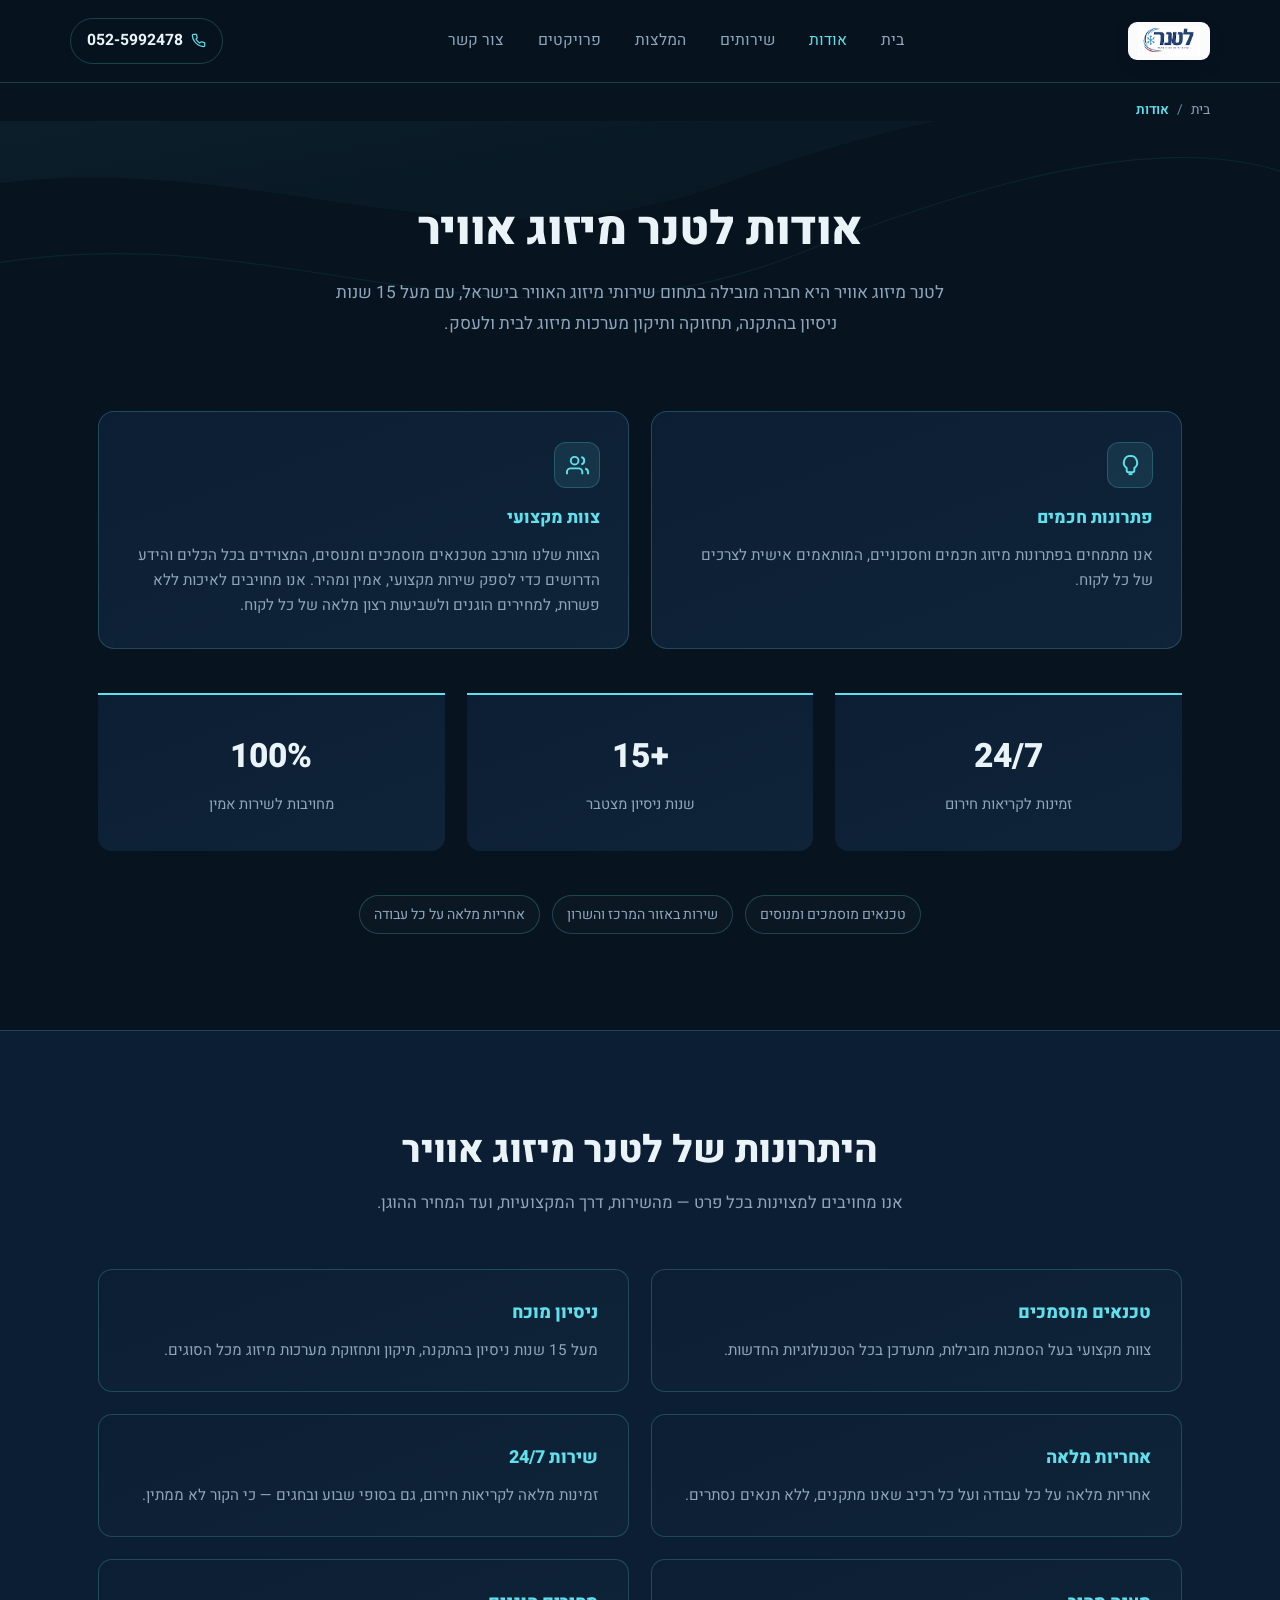
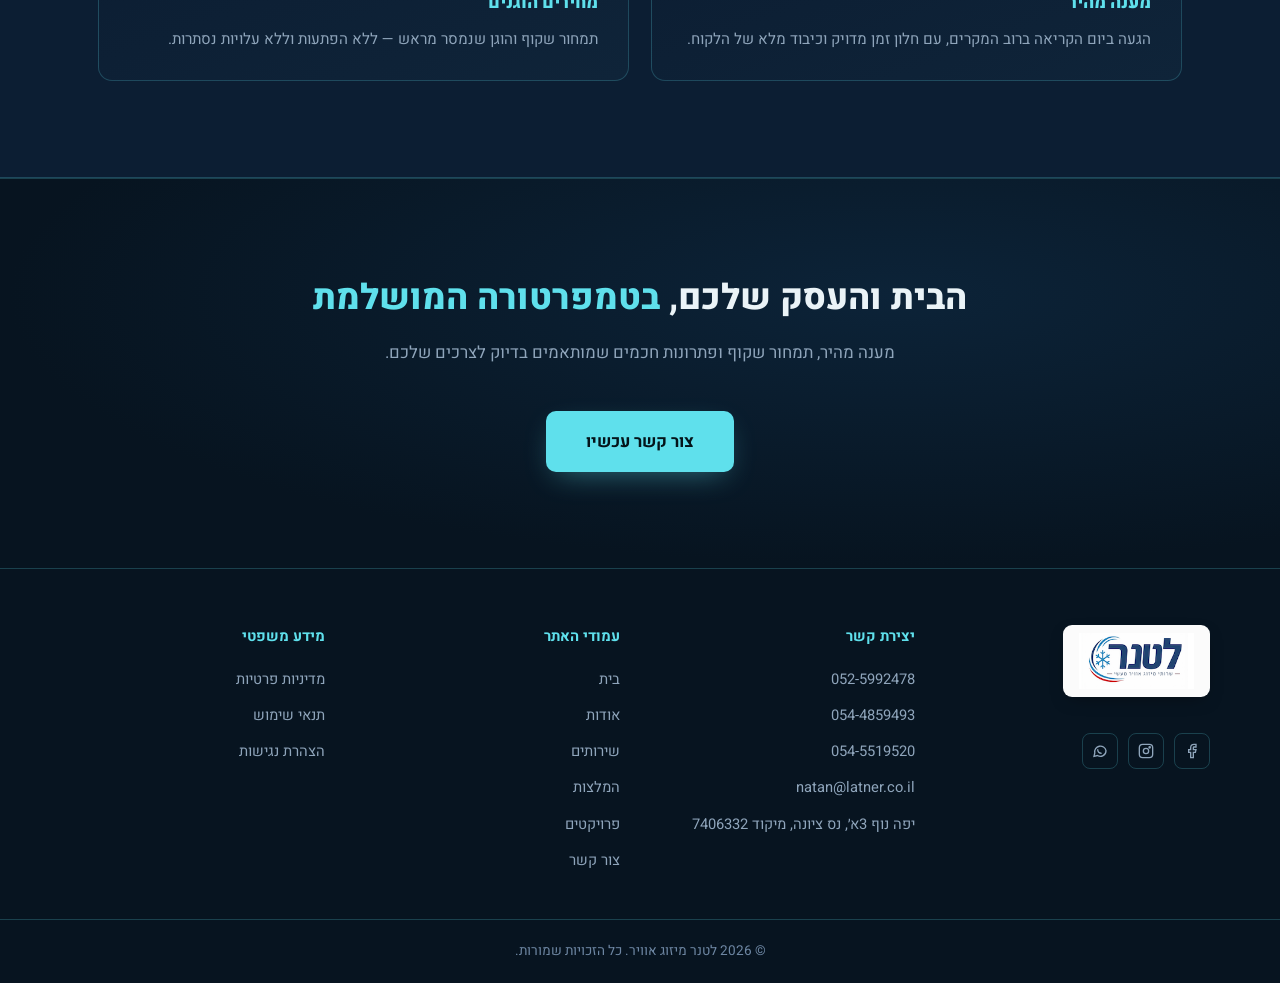
==== about.html @ f53ff37e "העלאה ראשונית" ====
<!DOCTYPE html>
<html lang="he" dir="rtl">
<head>
<meta charset="UTF-8">
<meta name="viewport" content="width=device-width, initial-scale=1.0">
<title>אודות | לטנר מיזוג אוויר</title>

<meta name="description" content="אודות לטנר מיזוג אוויר — מעל 15 שנות ניסיון בהתקנה, תחזוקה ותיקון מערכות מיזוג לבית ולעסק באזור המרכז והשרון.">
<meta name="keywords" content="לטנר, מיזוג אוויר, אודות, ניסיון, טכנאים מוסמכים, נס ציונה, מרכז והשרון">
<meta name="author" content="לטנר מיזוג אוויר">
<meta name="robots" content="index, follow">
<link rel="canonical" href="https://latner.co.il/about.html">

<meta property="og:type" content="website">
<meta property="og:locale" content="he_IL">
<meta property="og:site_name" content="לטנר מיזוג אוויר">
<meta property="og:title" content="אודות | לטנר מיזוג אוויר">
<meta property="og:description" content="מעל 15 שנות ניסיון בהתקנה, תחזוקה ותיקון מערכות מיזוג לבית ולעסק.">
<meta property="og:url" content="https://latner.co.il/about.html">
<meta property="og:image" content="https://latner.co.il/latner-logo-wide.png">

<meta name="twitter:card" content="summary">
<meta name="twitter:title" content="אודות | לטנר מיזוג אוויר">
<meta name="twitter:description" content="מעל 15 שנות ניסיון בהתקנה, תחזוקה ותיקון מערכות מיזוג לבית ולעסק.">
<meta name="twitter:image" content="https://latner.co.il/latner-logo-wide.png">

<meta name="theme-color" content="#071420">

<link rel="preconnect" href="https://fonts.googleapis.com">
<link rel="preconnect" href="https://fonts.gstatic.com" crossorigin>
<link rel="stylesheet" href="https://fonts.googleapis.com/css2?family=Heebo:wght@300;400;500;700;800&display=swap">
<link rel="stylesheet" href="styles.css">
<script type="application/ld+json">
{
  "@context": "https://schema.org",
  "@type": "BreadcrumbList",
  "itemListElement": [
    {"@type": "ListItem", "position": 1, "name": "בית", "item": "https://latner.co.il/index.html"},
    {"@type": "ListItem", "position": 2, "name": "אודות", "item": "https://latner.co.il/about.html"}
  ]
}
</script>
</head>
<body>
<a href="#main-content" class="skip-link">דלג לתוכן הראשי</a>

<header id="top">
  <div class="wrap nav-row">
    <a href="index.html" class="brand">
      <span class="logo-chip"><img src="latner-logo-wide.png" alt="לטנר - שירותי מיזוג אוויר מעשי" width="191" height="93"></span>
    </a>
    <nav class="links" aria-label="ניווט ראשי">
      <a href="index.html">בית</a>
      <a href="about.html" class="active" aria-current="page">אודות</a>
      <a href="services.html">שירותים</a>
      <a href="testimonials.html">המלצות</a>
      <a href="projects.html">פרויקטים</a>
      <a href="contact.html">צור קשר</a>
    </nav>
    <div class="header-right">
      <a href="tel:0525992478" class="nav-phone" aria-label="התקשרו אלינו: 052-5992478">
        <svg viewBox="0 0 24 24" fill="none" stroke="currentColor" stroke-width="2" aria-hidden="true"><path d="M22 16.92v3a2 2 0 0 1-2.18 2 19.79 19.79 0 0 1-8.63-3.07 19.5 19.5 0 0 1-6-6 19.79 19.79 0 0 1-3.07-8.67A2 2 0 0 1 4.11 2h3a2 2 0 0 1 2 1.72c.127.96.361 1.903.7 2.81a2 2 0 0 1-.45 2.11L8.09 9.91a16 16 0 0 0 6 6l1.27-1.27a2 2 0 0 1 2.11-.45c.907.339 1.85.573 2.81.7A2 2 0 0 1 22 16.92z"/></svg>
        <span class="txt">052-5992478</span>
      </a>
      <button type="button" class="menu-toggle" id="menuToggle" aria-label="פתח תפריט" aria-expanded="false" aria-controls="mobileMenu">
        <svg viewBox="0 0 24 24" fill="none" stroke="currentColor" stroke-width="2" stroke-linecap="round" aria-hidden="true"><path d="M4 6h16M4 12h16M4 18h16"/></svg>
      </button>
    </div>
  </div>
  <nav class="mobile-menu" id="mobileMenu" aria-label="ניווט נייד">
      <a href="index.html">בית</a>
      <a href="about.html" class="active" aria-current="page">אודות</a>
      <a href="services.html">שירותים</a>
      <a href="testimonials.html">המלצות</a>
      <a href="projects.html">פרויקטים</a>
      <a href="contact.html">צור קשר</a>
      </nav>
</header>

<main id="main-content">

<div class="wrap breadcrumbs">
  <a href="index.html">בית</a>
  <span class="sep">/</span>
  <span class="current">אודות</span>
</div>

<section class="page-hero">
  <div class="page-hero-bg">
    <svg width="100%" height="100%" viewBox="0 0 1440 500" preserveAspectRatio="xMidYMid slice" xmlns="http://www.w3.org/2000/svg" style="position:absolute;inset:0;opacity:0.5;" aria-hidden="true">
      <defs>
        <linearGradient id="g1" x1="0" y1="0" x2="1" y2="1">
          <stop offset="0" stop-color="#5fe0ec" stop-opacity="0.16"/>
          <stop offset="1" stop-color="#5fe0ec" stop-opacity="0"/>
        </linearGradient>
      </defs>
      <path d="M -100 180 C 250 90, 500 280, 820 160 S 1400 40, 1600 140 L 1600 -100 L -100 -100 Z" fill="url(#g1)"/>
      <g stroke="#5fe0ec" stroke-opacity="0.14" stroke-width="1.2" fill="none">
        <path d="M -50 260 C 300 180, 550 380, 900 240 S 1450 100, 1550 220"/>
      </g>
    </svg>
  </div>
  <div class="wrap page-hero-inner">
    <h1>אודות לטנר מיזוג אוויר</h1>
    <p class="lead">לטנר מיזוג אוויר היא חברה מובילה בתחום שירותי מיזוג האוויר בישראל, עם מעל 15 שנות ניסיון בהתקנה, תחזוקה ותיקון מערכות מיזוג לבית ולעסק.</p>
  </div>
</section>

<section class="pad" style="padding-top:0;">
  <div class="wrap">
    <div class="about-features">
      <div class="about-feature-card">
        <div class="service-icon">
          <svg viewBox="0 0 24 24" fill="none" stroke="currentColor" stroke-width="2" aria-hidden="true"><path d="M12 2a7 7 0 0 0-4 12.7V17a2 2 0 0 0 2 2h4a2 2 0 0 0 2-2v-2.3A7 7 0 0 0 12 2z"/><path d="M10 21h4"/></svg>
        </div>
        <h4>פתרונות חכמים</h4>
        <p>אנו מתמחים בפתרונות מיזוג חכמים וחסכוניים, המותאמים אישית לצרכים של כל לקוח.</p>
      </div>
      <div class="about-feature-card">
        <div class="service-icon">
          <svg viewBox="0 0 24 24" fill="none" stroke="currentColor" stroke-width="2" aria-hidden="true"><path d="M17 21v-2a4 4 0 0 0-4-4H5a4 4 0 0 0-4 4v2"/><circle cx="9" cy="7" r="4"/><path d="M23 21v-2a4 4 0 0 0-3-3.87"/><path d="M16 3.13a4 4 0 0 1 0 7.75"/></svg>
        </div>
        <h4>צוות מקצועי</h4>
        <p>הצוות שלנו מורכב מטכנאים מוסמכים ומנוסים, המצוידים בכל הכלים והידע הדרושים כדי לספק שירות מקצועי, אמין ומהיר. אנו מחויבים לאיכות ללא פשרות, למחירים הוגנים ולשביעות רצון מלאה של כל לקוח.</p>
      </div>
    </div>

    <div class="stats-grid">
      <div class="stat-card">
        <div class="stat-num">24/7</div>
        <div class="stat-label">זמינות לקריאות חירום</div>
      </div>
      <div class="stat-card">
        <div class="stat-num">+15</div>
        <div class="stat-label">שנות ניסיון מצטבר</div>
      </div>
      <div class="stat-card">
        <div class="stat-num">100%</div>
        <div class="stat-label">מחויבות לשירות אמין</div>
      </div>
    </div>

    <div class="hero-tags" style="justify-content:center;margin-top:44px;">
      <span class="hero-tag">טכנאים מוסמכים ומנוסים</span>
      <span class="hero-tag">שירות באזור המרכז והשרון</span>
      <span class="hero-tag">אחריות מלאה על כל עבודה</span>
    </div>
  </div>
</section>

<section class="pad" style="background:var(--bg-panel);border-top:1px solid var(--accent-line);border-bottom:1px solid var(--accent-line);">
  <div class="wrap">
    <div class="section-head">
      <h2>היתרונות של לטנר מיזוג אוויר</h2>
      <p>אנו מחויבים למצוינות בכל פרט — מהשירות, דרך המקצועיות, ועד המחיר ההוגן.</p>
    </div>
    <div class="why-grid" style="margin-top:36px;">
      <div class="why-card">
        <h4>טכנאים מוסמכים</h4>
        <p>צוות מקצועי בעל הסמכות מובילות, מתעדכן בכל הטכנולוגיות החדשות.</p>
      </div>
      <div class="why-card">
        <h4>ניסיון מוכח</h4>
        <p>מעל 15 שנות ניסיון בהתקנה, תיקון ותחזוקת מערכות מיזוג מכל הסוגים.</p>
      </div>
      <div class="why-card">
        <h4>אחריות מלאה</h4>
        <p>אחריות מלאה על כל עבודה ועל כל רכיב שאנו מתקנים, ללא תנאים נסתרים.</p>
      </div>
      <div class="why-card">
        <h4>שירות 24/7</h4>
        <p>זמינות מלאה לקריאות חירום, גם בסופי שבוע ובחגים — כי הקור לא ממתין.</p>
      </div>
      <div class="why-card">
        <h4>מענה מהיר</h4>
        <p>הגעה ביום הקריאה ברוב המקרים, עם חלון זמן מדויק וכיבוד מלא של הלקוח.</p>
      </div>
      <div class="why-card">
        <h4>מחירים הוגנים</h4>
        <p>תמחור שקוף והוגן שנמסר מראש — ללא הפתעות וללא עלויות נסתרות.</p>
      </div>
    </div>
  </div>
</section>

<section class="cta-final pad">
  <div class="wrap">
    <div class="cta-final-inner">
      <h2>הבית והעסק שלכם, <span>בטמפרטורה המושלמת</span></h2>
      <p>מענה מהיר, תמחור שקוף ופתרונות חכמים שמותאמים בדיוק לצרכים שלכם.</p>
      <a href="contact.html" class="btn btn-primary btn-large">צור קשר עכשיו</a>
    </div>
  </div>
</section>

</main>

<footer>
  <nav class="wrap footer-grid" aria-label="ניווט בפוטר">
    <div class="footer-col footer-logo-col">
      <a href="index.html" style="display:flex;align-items:center;margin-bottom:18px;">
        <span class="logo-chip logo-chip-lg"><img src="latner-logo-wide.png" alt="לטנר - שירותי מיזוג אוויר מעשי" width="191" height="93"></span>
      </a>
      <div class="footer-social">
        <a href="#" aria-label="פייסבוק"><svg viewBox="0 0 24 24" fill="none" stroke="currentColor" stroke-width="2" aria-hidden="true"><path d="M18 2h-3a5 5 0 0 0-5 5v3H7v4h3v8h4v-8h3l1-4h-4V7a1 1 0 0 1 1-1h3z"/></svg></a>
        <a href="#" aria-label="אינסטגרם"><svg viewBox="0 0 24 24" fill="none" stroke="currentColor" stroke-width="2" aria-hidden="true"><rect x="2" y="2" width="20" height="20" rx="5"/><circle cx="12" cy="12" r="4"/><circle cx="17.5" cy="6.5" r="1"/></svg></a>
        <a href="#" aria-label="וואטסאפ"><svg viewBox="0 0 24 24" fill="none" stroke="currentColor" stroke-width="2" aria-hidden="true"><path d="M21 11.5a8.5 8.5 0 0 1-12.8 7.3L3 20l1.2-5a8.5 8.5 0 1 1 16.8-3.5z"/><path d="M8.5 9.5c0 3.5 2.5 6 6 6"/></svg></a>
      </div>
    </div>
    <div class="footer-col">
      <h5>יצירת קשר</h5>
      <ul>
        <li><a href="tel:0525992478">052-5992478</a></li>
        <li><a href="tel:0544859493">054-4859493</a></li>
        <li><a href="tel:0545519520">054-5519520</a></li>
        <li><a href="mailto:natan@latner.co.il">natan@latner.co.il</a></li>
        <li>יפה נוף 3א׳, נס ציונה, מיקוד 7406332</li>
      </ul>
    </div>
    <div class="footer-col">
      <h5>עמודי האתר</h5>
      <ul>
        <li><a href="index.html">בית</a></li>
        <li><a href="about.html">אודות</a></li>
        <li><a href="services.html">שירותים</a></li>
        <li><a href="testimonials.html">המלצות</a></li>
        <li><a href="projects.html">פרויקטים</a></li>
        <li><a href="contact.html">צור קשר</a></li>
      </ul>
    </div>
    <div class="footer-col">
      <h5>מידע משפטי</h5>
      <ul>
        <li><a href="privacy-policy.html">מדיניות פרטיות</a></li>
        <li><a href="terms-of-service.html">תנאי שימוש</a></li>
        <li><a href="accessibility-statement.html">הצהרת נגישות</a></li>
      </ul>
    </div>
  </nav>
  <div class="footer-bottom">© 2026 לטנר מיזוג אוויר. כל הזכויות שמורות.</div>
</footer>

<script>
  (function(){
    var toggle = document.getElementById('menuToggle');
    var menu = document.getElementById('mobileMenu');
    if(!toggle || !menu) return;
    toggle.addEventListener('click', function(){
      var isOpen = menu.classList.toggle('open');
      toggle.setAttribute('aria-expanded', isOpen ? 'true' : 'false');
    });
    menu.querySelectorAll('a').forEach(function(a){
      a.addEventListener('click', function(){
        menu.classList.remove('open');
        toggle.setAttribute('aria-expanded', 'false');
      });
    });
  })();
</script>
</body>
</html>
---- styles.css ----
:root{
  --bg-deep:#071420;
  --bg-panel:#0c1e33;
  --bg-panel-2:#0f2439;
  --accent:#5fe0ec;
  --accent-soft:rgba(95,224,236,0.10);
  --accent-line:rgba(95,224,236,0.22);
  --text-primary:#eaf3f7;
  --text-muted:#8fa5bb;
  --text-faint:#6e87a3;
}

*{margin:0;padding:0;box-sizing:border-box;}
html{scroll-behavior:smooth;}

/* ---------- accessibility base ---------- */
.skip-link{
  position:absolute;
  right:-999px;
  top:auto;
  z-index:200;
  background:var(--accent);
  color:#04141a;
  font-weight:700;
  padding:12px 20px;
  border-radius:0 0 10px 10px;
}
.skip-link:focus{
  right:16px;
  top:0;
}
a:focus-visible, button:focus-visible, input:focus-visible, select:focus-visible, textarea:focus-visible, [tabindex]:focus-visible{
  outline:2px solid var(--accent);
  outline-offset:3px;
  border-radius:4px;
}
body{
  background:var(--bg-deep);
  color:var(--text-primary);
  font-family:'Heebo', sans-serif;
  font-weight:400;
  line-height:1.65;
  overflow-x:hidden;
}
img{max-width:100%;display:block;}
a{color:inherit;text-decoration:none;}
.wrap{max-width:1140px;margin:0 auto;padding:0 28px;}
section{position:relative;}
section.pad{padding:96px 0;}

/* ---------- header ---------- */
header{
  position:sticky;top:0;z-index:50;
  background:rgba(7,20,32,0.82);
  backdrop-filter:blur(10px);
  border-bottom:1px solid var(--accent-line);
}
.nav-row{display:flex;align-items:center;justify-content:space-between;padding:18px 0;}
.brand{display:flex;align-items:center;}
.logo-chip{
  display:flex;align-items:center;justify-content:center;
  background:#fbfbfb;
  border-radius:9px;
  height:38px;width:auto;
  padding:4px 10px;
  box-shadow:0 6px 18px -8px rgba(0,0,0,0.5);
  flex-shrink:0;
}
.logo-chip img{height:100%;width:auto;object-fit:contain;display:block;}
.logo-chip.logo-chip-lg{height:72px;padding:8px 16px;}
.brand-name{font-weight:800;font-size:1.1rem;margin-inline-start:12px;color:var(--text-primary);}
nav.links{display:flex;gap:34px;font-size:0.98rem;color:var(--text-muted);}
nav.links a{transition:color .2s ease;}
nav.links a:hover, nav.links a.active{color:var(--accent);}
.nav-phone{
  display:flex;align-items:center;gap:8px;
  font-weight:700;font-size:0.98rem;
  color:var(--text-primary);
  border:1px solid var(--accent-line);
  padding:9px 16px;border-radius:999px;
  transition:border-color .2s ease, background .2s ease;
}
.nav-phone:hover{border-color:var(--accent);background:var(--accent-soft);}
.nav-phone svg{width:15px;height:15px;color:var(--accent);}
.header-right{display:flex;align-items:center;gap:10px;}
.menu-toggle{
  display:none;
  align-items:center;justify-content:center;
  width:40px;height:40px;
  background:none;
  border:1px solid var(--accent-line);
  border-radius:8px;
  color:var(--text-primary);
  cursor:pointer;
  flex-shrink:0;
}
.menu-toggle svg{width:20px;height:20px;}
.menu-toggle:hover{border-color:var(--accent);background:var(--accent-soft);}
.mobile-menu{
  display:none;
  flex-direction:column;
  background:var(--bg-panel);
  border-top:1px solid var(--accent-line);
}
.mobile-menu.open{display:flex;}
.mobile-menu a{
  padding:15px 28px;
  color:var(--text-muted);
  font-size:1.02rem;
  border-bottom:1px solid var(--accent-line);
}
.mobile-menu a:last-child{border-bottom:none;}
.mobile-menu a:hover, .mobile-menu a.active{color:var(--accent);background:var(--accent-soft);}

/* ---------- page header (non-home pages) ---------- */
.page-hero{
  position:relative;
  padding:80px 0 64px;
  overflow:hidden;
}
.page-hero-bg{position:absolute;inset:0;z-index:0;}
.page-hero-inner{position:relative;z-index:2;max-width:760px;}
.eyebrow-plain{color:var(--accent);font-weight:700;font-size:0.98rem;margin-bottom:18px;text-align:center;}
.page-hero h1{
  font-size:clamp(2rem, 4vw, 2.9rem);
  font-weight:800;line-height:1.25;letter-spacing:-0.4px;
  text-align:center;
}
.page-hero p.lead{
  margin:18px auto 0;font-size:1.08rem;color:var(--text-muted);max-width:620px;line-height:1.8;
  text-align:center;
}
.page-hero-inner{text-align:center;margin-inline:auto;}

/* ---------- hero (home) ---------- */
.hero{position:relative;padding:108px 0 130px;overflow:hidden;}
.hero-bg{position:absolute;inset:0;z-index:0;}
.hero-inner{position:relative;z-index:2;max-width:760px;}
h1{font-size:clamp(2.3rem, 4.6vw, 3.6rem);font-weight:800;line-height:1.22;letter-spacing:-0.5px;}
h1 span{color:var(--accent);}
.hero p.lead{margin-top:22px;font-size:1.14rem;color:var(--text-muted);max-width:600px;line-height:1.8;}
.hero-quote{
  margin:24px 0 0;
  padding-inline-start:20px;
  border-inline-start:3px solid var(--accent);
  max-width:600px;
  font-size:1.14rem;
  font-style:italic;
  color:var(--text-muted);
  line-height:1.8;
}
.hero-cta{display:flex;gap:16px;margin-top:38px;flex-wrap:wrap;}
.btn{
  display:inline-flex;align-items:center;gap:10px;
  padding:15px 30px;border-radius:10px;font-weight:700;font-size:1rem;
  transition:transform .18s ease, box-shadow .18s ease, background .18s ease;
}
.btn-primary{background:var(--accent);color:#04141a;box-shadow:0 10px 30px -10px rgba(95,224,236,0.45);}
.btn-primary:hover{transform:translateY(-2px);box-shadow:0 14px 36px -10px rgba(95,224,236,0.6);}
.btn-ghost{border:1px solid var(--accent-line);color:var(--text-primary);}
.btn-ghost:hover{border-color:var(--accent);background:var(--accent-soft);}
.btn-large{padding:17px 40px;font-size:1.05rem;}
.hero-divider{height:1px;width:100%;max-width:560px;background:var(--accent-line);margin-top:44px;}
.hero-tags{display:flex;gap:12px;flex-wrap:wrap;margin-top:28px;}
.hero-tag{
  font-size:0.88rem;color:var(--text-muted);
  border:1px solid var(--accent-line);padding:7px 14px;border-radius:999px;
  background:rgba(255,255,255,0.02);
}

/* ---------- section heading ---------- */
.section-head{max-width:620px;margin:0 auto 52px;text-align:center;}
.section-head h2{font-size:clamp(1.7rem, 3vw, 2.35rem);font-weight:800;line-height:1.3;}
.section-head p{margin-top:14px;color:var(--text-muted);font-size:1.04rem;}
.about-divider{height:1px;background:var(--accent-line);margin:36px 0 34px;}
.about-p{color:var(--text-muted);font-size:1rem;max-width:760px;margin-bottom:16px;}
.about-features{display:grid;grid-template-columns:1fr 1fr;gap:22px;margin-top:8px;}
.about-feature-card{
  background:linear-gradient(160deg, var(--bg-panel), var(--bg-panel-2));
  border:1px solid var(--accent-line);border-radius:16px;padding:30px 28px;
}
.about-feature-card .service-icon{margin-bottom:16px;}
.about-feature-card h4{font-size:1.08rem;font-weight:800;color:var(--accent);margin-bottom:10px;}
.about-feature-card p{color:var(--text-muted);font-size:0.95rem;}

/* ---------- services grid ---------- */
.services-grid{display:grid;grid-template-columns:1fr 1fr;gap:26px;}
.service-card{
  background:linear-gradient(160deg, var(--bg-panel), var(--bg-panel-2));
  border:1px solid var(--accent-line);border-radius:18px;padding:36px 34px;
  position:relative;overflow:hidden;transition:border-color .25s ease, transform .25s ease;
}
.service-card:hover{border-color:rgba(95,224,236,0.5);transform:translateY(-4px);}
.service-card::before{
  content:"";position:absolute;top:-60px;left:-60px;width:160px;height:160px;
  background:radial-gradient(circle, var(--accent-soft), transparent 70%);pointer-events:none;
}
.service-icon{
  width:46px;height:46px;border-radius:12px;background:var(--accent-soft);
  border:1px solid var(--accent-line);display:flex;align-items:center;justify-content:center;margin-bottom:20px;
}
.service-icon svg{width:23px;height:23px;color:var(--accent);}
.service-card h3{font-size:1.3rem;font-weight:800;margin-bottom:12px;color:var(--accent);}
.service-card > p{color:var(--text-muted);font-size:0.98rem;margin-bottom:18px;}
.service-card ul{list-style:none;}
.service-card li{position:relative;padding-right:20px;margin-bottom:10px;font-size:0.95rem;color:var(--text-primary);}
.service-card li::before{content:"";position:absolute;right:0;top:9px;width:6px;height:6px;border-radius:50%;background:var(--accent);}

/* ---------- diagnosis box ---------- */
.diagnosis-box{
  margin-top:26px;text-align:center;
  background:linear-gradient(160deg, var(--bg-panel), var(--bg-panel-2));
  border:1px solid var(--accent-line);border-radius:18px;padding:44px 36px;
}
.diagnosis-box h3{font-size:1.3rem;font-weight:800;color:var(--accent);margin-bottom:12px;}
.diagnosis-box p{color:var(--text-muted);font-size:1rem;max-width:560px;margin:0 auto;}

/* ---------- scope / for whom ---------- */
.scope{background:var(--bg-panel);border-top:1px solid var(--accent-line);border-bottom:1px solid var(--accent-line);}
.scope-grid{
  display:grid;grid-template-columns:repeat(4, 1fr);gap:1px;
  background:var(--accent-line);border:1px solid var(--accent-line);border-radius:16px;overflow:hidden;
}
.scope-item{background:var(--bg-deep);padding:32px 24px;text-align:center;}
.scope-item svg{width:28px;height:28px;color:var(--accent);margin:0 auto 14px;}
.scope-item h4{font-size:1.02rem;font-weight:700;margin-bottom:6px;}
.scope-item p{font-size:0.86rem;color:var(--text-muted);}

/* ---------- process ---------- */
.process{display:grid;grid-template-columns:repeat(4, 1fr);gap:22px;}
.process-step{padding-top:22px;border-top:1px solid var(--accent-line);}
.process-step .num{font-size:0.85rem;color:var(--accent);font-weight:700;margin-bottom:14px;display:block;}
.process-step h4{font-size:1.08rem;font-weight:700;margin-bottom:8px;}
.process-step p{font-size:0.92rem;color:var(--text-muted);}

/* ---------- stats (about) ---------- */
.stats-grid{display:grid;grid-template-columns:repeat(3, 1fr);gap:22px;margin-top:44px;}
.stat-card{
  background:linear-gradient(160deg, var(--bg-panel), var(--bg-panel-2));
  border-top:2px solid var(--accent);border-radius:0 0 14px 14px;padding:34px 20px;text-align:center;
}
.stat-num{font-size:2.1rem;font-weight:800;color:var(--text-primary);}
.stat-label{margin-top:8px;color:var(--text-muted);font-size:0.92rem;}

/* ---------- why grid ---------- */
.why-divider{height:1px;background:var(--accent-line);margin:36px 0 40px;}
.why-grid{display:grid;grid-template-columns:1fr 1fr;gap:22px;}
.why-card{
  background:linear-gradient(160deg, var(--bg-panel), var(--bg-panel-2));
  border:1px solid var(--accent-line);border-radius:14px;padding:28px 30px;
}
.why-card h4{font-size:1.12rem;font-weight:800;color:var(--accent);margin-bottom:10px;}
.why-card p{color:var(--text-muted);font-size:0.95rem;}

/* ---------- testimonials ---------- */
.testimonial-list{display:flex;flex-direction:column;gap:20px;}
.testimonial-card{
  background:linear-gradient(160deg, var(--bg-panel), var(--bg-panel-2));
  border:1px solid var(--accent-line);border-inline-start:3px solid var(--accent);
  border-radius:14px 4px 4px 14px;padding:28px 32px;
}
.testimonial-card .quote{color:var(--text-primary);font-size:1rem;line-height:1.85;margin-bottom:18px;}
.testimonial-name{font-weight:800;color:var(--accent);font-size:1rem;}
.testimonial-role{color:var(--text-muted);font-size:0.88rem;margin-top:2px;}

/* ---------- projects ---------- */
.projects-grid{display:grid;grid-template-columns:1fr 1fr;gap:26px;}
.project-card{
  background:linear-gradient(160deg, var(--bg-panel), var(--bg-panel-2));
  border:1px solid var(--accent-line);border-radius:18px;overflow:hidden;
  transition:border-color .25s ease, transform .25s ease;
}
.project-card:hover{border-color:rgba(95,224,236,0.5);transform:translateY(-4px);}
.project-thumb{
  height:180px;
  background:linear-gradient(135deg, var(--bg-panel-2), var(--bg-deep));
  display:flex;align-items:center;justify-content:center;
  border-bottom:1px solid var(--accent-line);
}
.project-thumb svg{width:40px;height:40px;color:var(--accent);opacity:0.7;}
.project-body{padding:26px 28px;}
.project-tag{
  display:inline-block;font-size:0.78rem;color:var(--accent);font-weight:700;
  border:1px solid var(--accent-line);border-radius:999px;padding:4px 12px;margin-bottom:14px;
}
.project-card h3{font-size:1.15rem;font-weight:800;margin-bottom:8px;}
.project-card p{color:var(--text-muted);font-size:0.94rem;}
.projects-empty{
  text-align:center;color:var(--text-muted);font-size:0.98rem;
  border:1px dashed var(--accent-line);border-radius:18px;padding:70px 30px;
}
.projects-empty .icon{font-size:2.2rem;margin-bottom:18px;}
.projects-empty h3{color:var(--text-primary);font-size:1.3rem;font-weight:800;margin-bottom:10px;}
.projects-empty p{max-width:420px;margin:0 auto;}

/* ---------- contact form ---------- */
.contact-form{
  background:linear-gradient(160deg, var(--bg-panel), var(--bg-panel-2));
  border:1px solid var(--accent-line);border-radius:18px;padding:40px 38px 34px;
}
.form-row.two{display:block;}
.field{margin-bottom:26px;}
.field label{display:block;font-size:0.84rem;color:var(--text-faint);margin-bottom:9px;}
.field input, .field select, .field textarea{
  width:100%;background:transparent;border:none;border-bottom:1px solid var(--accent-line);
  color:var(--text-primary);font-family:'Heebo', sans-serif;font-size:1rem;padding:8px 0;
  outline:none;transition:border-color .2s ease;
}
.field select{cursor:pointer;}
.field select option{background:var(--bg-panel);color:var(--text-primary);}
.field textarea{resize:vertical;font-family:inherit;}
.field input:focus, .field select:focus, .field textarea:focus{
  border-color:var(--accent);
  box-shadow:0 2px 0 0 var(--accent);
}
.field input:focus-visible, .field select:focus-visible, .field textarea:focus-visible{
  outline:none;
}
.field input::placeholder, .field textarea::placeholder{color:var(--text-faint);}
.form-submit-row{
  display:flex;
  flex-direction:column;
  align-items:center;
  gap:10px;
  margin-top:8px;
}
.form-note{font-size:0.86rem;color:var(--text-muted);}
.contact-summary-grid{display:grid;grid-template-columns:repeat(4, 1fr);gap:20px;margin-top:26px;}
.summary-card{background:var(--bg-deep);border:1px solid var(--accent-line);border-radius:14px;padding:26px 22px;text-align:center;}
.summary-card h4{color:var(--accent);font-weight:800;font-size:1.02rem;margin-bottom:10px;}
.summary-card p{color:var(--text-muted);font-size:0.88rem;line-height:1.7;}
.summary-card a{transition:color .2s ease;}
.summary-card a:hover{color:var(--accent);}

/* ---------- final cta ---------- */
.cta-final{background:radial-gradient(ellipse at 70% 30%, #0c2338, var(--bg-deep) 70%);border-top:1px solid var(--accent-line);}
.cta-final-inner{max-width:680px;margin-inline:auto;text-align:center;}
.cta-final h2{font-size:clamp(1.6rem, 3vw, 2.2rem);font-weight:800;line-height:1.35;}
.cta-final h2 span{color:var(--accent);}
.cta-final p{margin-top:16px;color:var(--text-muted);font-size:1.05rem;}
.cta-final .btn-large{margin-top:44px;}

/* ---------- trust bar ---------- */
.trust-bar{
  display:flex;justify-content:center;align-items:center;
  gap:64px;flex-wrap:wrap;padding:34px 0;
  background:var(--bg-panel);
  border-top:1px solid var(--accent-line);
  border-bottom:1px solid var(--accent-line);
}
.trust-item{text-align:center;}
.trust-num{font-size:1.9rem;font-weight:800;color:var(--accent);}
.trust-label{font-size:0.85rem;color:var(--text-muted);margin-top:4px;}

/* ---------- home split (photo + text) ---------- */
.home-split{display:grid;grid-template-columns:1fr 1fr;gap:44px;align-items:center;}
.home-split-photo{border-radius:22px;overflow:hidden;border:1px solid var(--accent-line);}
.home-split-photo img{width:100%;height:100%;object-fit:cover;display:block;min-height:340px;}
.home-split-text .section-head{margin-bottom:26px;}
.home-split-list{list-style:none;margin-bottom:30px;}
.home-split-list li{display:flex;gap:12px;align-items:flex-start;margin-bottom:16px;}
.home-split-list .check{
  flex-shrink:0;width:24px;height:24px;border-radius:50%;
  background:var(--accent-soft);border:1px solid var(--accent-line);
  display:flex;align-items:center;justify-content:center;margin-top:2px;
}
.home-split-list .check svg{width:12px;height:12px;color:var(--accent);}
.home-split-list span.txt{color:var(--text-muted);font-size:0.98rem;}

/* ---------- testimonials preview ---------- */
.testimonials-preview-grid{display:grid;grid-template-columns:1fr 1fr;gap:20px;}

/* ---------- services split (editorial list) ---------- */
.services-split{display:grid;grid-template-columns:0.85fr 1.15fr;gap:56px;align-items:start;}
.services-split .section-head{margin-bottom:22px;max-width:none;}
.services-list{list-style:none;}
.services-list-item{display:flex;gap:18px;padding:24px 0;border-bottom:1px solid var(--accent-line);}
.services-list-item:first-child{padding-top:0;}
.services-list-item:last-child{border-bottom:none;}
.services-list-item .service-icon{flex-shrink:0;margin-bottom:0;}
.services-list-item h3{font-size:1.12rem;font-weight:800;margin-bottom:6px;color:var(--text-primary);}
.services-list-item p{color:var(--text-muted);font-size:0.92rem;}

/* ---------- commercial split (bordered comparison, no card-in-card) ---------- */
.commercial-frame{border:1px solid var(--accent-line);border-radius:22px;overflow:hidden;}
.commercial-grid-flat{display:grid;grid-template-columns:1fr 1fr;}
.commercial-col{padding:42px 38px;}
.commercial-col + .commercial-col{border-inline-start:1px solid var(--accent-line);background:var(--bg-panel-2);}
.commercial-col:first-child{background:var(--bg-panel);}
.commercial-col h3{font-size:1.2rem;font-weight:800;color:var(--accent);margin-bottom:12px;}
.commercial-col > p{color:var(--text-muted);font-size:0.95rem;margin-bottom:18px;}
.commercial-col ul{list-style:none;}
.commercial-col li{position:relative;padding-right:20px;margin-bottom:10px;font-size:0.94rem;color:var(--text-primary);}
.commercial-col li::before{content:"";position:absolute;right:0;top:9px;width:6px;height:6px;border-radius:50%;background:var(--accent);}

/* ---------- featured testimonial ---------- */
.testimonial-feature{max-width:740px;margin:0 auto;text-align:center;}
.testimonial-feature .quote-mark{font-size:3.4rem;color:var(--accent);opacity:0.35;line-height:1;margin-bottom:6px;font-weight:800;}
.testimonial-feature .quote{font-size:1.35rem;font-weight:500;line-height:1.75;color:var(--text-primary);margin-bottom:24px;}
.testimonial-feature .name{font-weight:800;color:var(--accent);font-size:1.02rem;}
.testimonial-feature .role{color:var(--text-muted);font-size:0.9rem;margin-top:2px;}
.testimonial-mini-row{
  display:flex;justify-content:center;gap:40px;flex-wrap:wrap;
  margin-top:40px;padding-top:32px;border-top:1px solid var(--accent-line);
}
.testimonial-mini{max-width:280px;text-align:center;}
.testimonial-mini p{color:var(--text-muted);font-size:0.86rem;line-height:1.6;margin-bottom:8px;}
.testimonial-mini .name{font-size:0.86rem;font-weight:700;color:var(--text-primary);}

/* ---------- legal content ---------- */
.legal-content{max-width:760px;}
.legal-content h2{
  font-size:1.3rem;font-weight:800;color:var(--accent);
  margin:36px 0 14px;
}
.legal-content h2:first-child{margin-top:0;}
.legal-content p{color:var(--text-muted);font-size:0.98rem;line-height:1.85;margin-bottom:14px;}
.legal-content ul{margin:0 0 14px;padding-inline-start:20px;}
.legal-content li{color:var(--text-muted);font-size:0.98rem;line-height:1.8;margin-bottom:8px;}
.legal-content .updated{color:var(--text-faint);font-size:0.86rem;margin-bottom:30px;}
.legal-content a{color:var(--accent);}

/* ---------- breadcrumbs ---------- */
.breadcrumbs{
  display:flex;align-items:center;gap:8px;flex-wrap:wrap;
  padding:16px 0 0;
  font-size:0.85rem;
  color:var(--text-faint);
}
.breadcrumbs a{color:var(--text-muted);transition:color .2s ease;}
.breadcrumbs a:hover{color:var(--accent);}
.breadcrumbs .sep{color:var(--text-faint);}
.breadcrumbs .current{color:var(--accent);font-weight:600;}

/* ---------- contact split (form + image) ---------- */
.contact-split{
  display:grid;
  grid-template-columns:1fr 1fr;
  gap:30px;
  align-items:stretch;
}
.contact-split .contact-form{margin:0;}
.install-illustration{
  border-radius:22px;
  overflow:hidden;
  border:1px solid var(--accent-line);
  min-height:100%;
}
.install-illustration img{
  width:100%;height:100%;
  object-fit:cover;
  display:block;
}

/* ---------- map ---------- */
.map-wrap{
  border-radius:22px;
  overflow:hidden;
  border:1px solid var(--accent-line);
}
.map-wrap iframe{width:100%;height:380px;border:0;display:block;}

/* ---------- footer ---------- */
footer{padding:0;border-top:1px solid var(--accent-line);}
.footer-grid{
  display:grid;
  grid-template-columns:repeat(4, 1fr);
  gap:40px;
  padding:56px 0 34px;
}
.footer-col h5{
  font-size:0.92rem;
  font-weight:700;
  color:var(--accent);
  margin-bottom:18px;
}
.footer-col ul{list-style:none;}
.footer-col li{margin-bottom:12px;font-size:0.92rem;color:var(--text-muted);}
.footer-col li a{transition:color .2s ease;}
.footer-col li a:hover{color:var(--accent);}
.footer-logo-col .logo-chip{margin-bottom:18px;}
.footer-social{display:flex;gap:10px;}
.footer-social a{
  width:36px;height:36px;border-radius:8px;
  border:1px solid var(--accent-line);
  display:flex;align-items:center;justify-content:center;
  color:var(--text-muted);transition:color .2s ease, border-color .2s ease;
}
.footer-social a:hover{color:var(--accent);border-color:var(--accent);}
.footer-social svg{width:16px;height:16px;}
.footer-bottom{
  border-top:1px solid var(--accent-line);
  padding:20px 0;
  text-align:center;
  font-size:0.85rem;
  color:var(--text-faint);
}
.footer-row{display:flex;justify-content:space-between;align-items:center;flex-wrap:wrap;gap:14px;font-size:0.86rem;color:var(--text-faint);}

/* ---------- responsive ---------- */
@media (min-width:901px){
  .mobile-menu{display:none !important;}
}
@media (max-width:900px){
  nav.links{display:none;}
  .menu-toggle{display:flex;}
  .services-grid{grid-template-columns:1fr;}
  .scope-grid{grid-template-columns:1fr 1fr;}
  .process{grid-template-columns:1fr 1fr;}
  .why-grid{grid-template-columns:1fr;}
  .stats-grid{grid-template-columns:1fr;}
  .about-features{grid-template-columns:1fr;}
  .contact-grid{grid-template-columns:1fr;}
  .form-row.two{grid-template-columns:1fr;gap:0;}
  .contact-summary-grid{grid-template-columns:1fr 1fr;}
  .projects-grid{grid-template-columns:1fr;}
  .footer-grid{grid-template-columns:1fr 1fr;gap:32px 24px;}
  .contact-split{grid-template-columns:1fr;}
  .install-illustration{min-height:260px;}
  .home-split{grid-template-columns:1fr;}
  .home-split-photo img{min-height:260px;}
  .testimonials-preview-grid{grid-template-columns:1fr;}
  .services-split{grid-template-columns:1fr;gap:30px;}
  .commercial-grid-flat{grid-template-columns:1fr;}
  .commercial-col + .commercial-col{border-inline-start:none;border-top:1px solid var(--accent-line);}
  .testimonial-mini-row{gap:26px;}
}
@media (max-width:560px){
  .hero{padding:80px 0 90px;}
  .page-hero{padding:60px 0 44px;}
  .scope-grid{grid-template-columns:1fr;}
  .process{grid-template-columns:1fr;}
  .nav-phone span.txt{display:none;}
  .contact-summary-grid{grid-template-columns:1fr;}
  .footer-grid{grid-template-columns:1fr;gap:30px;}
  .map-wrap iframe{height:280px;}
  .trust-bar{gap:32px;}
}
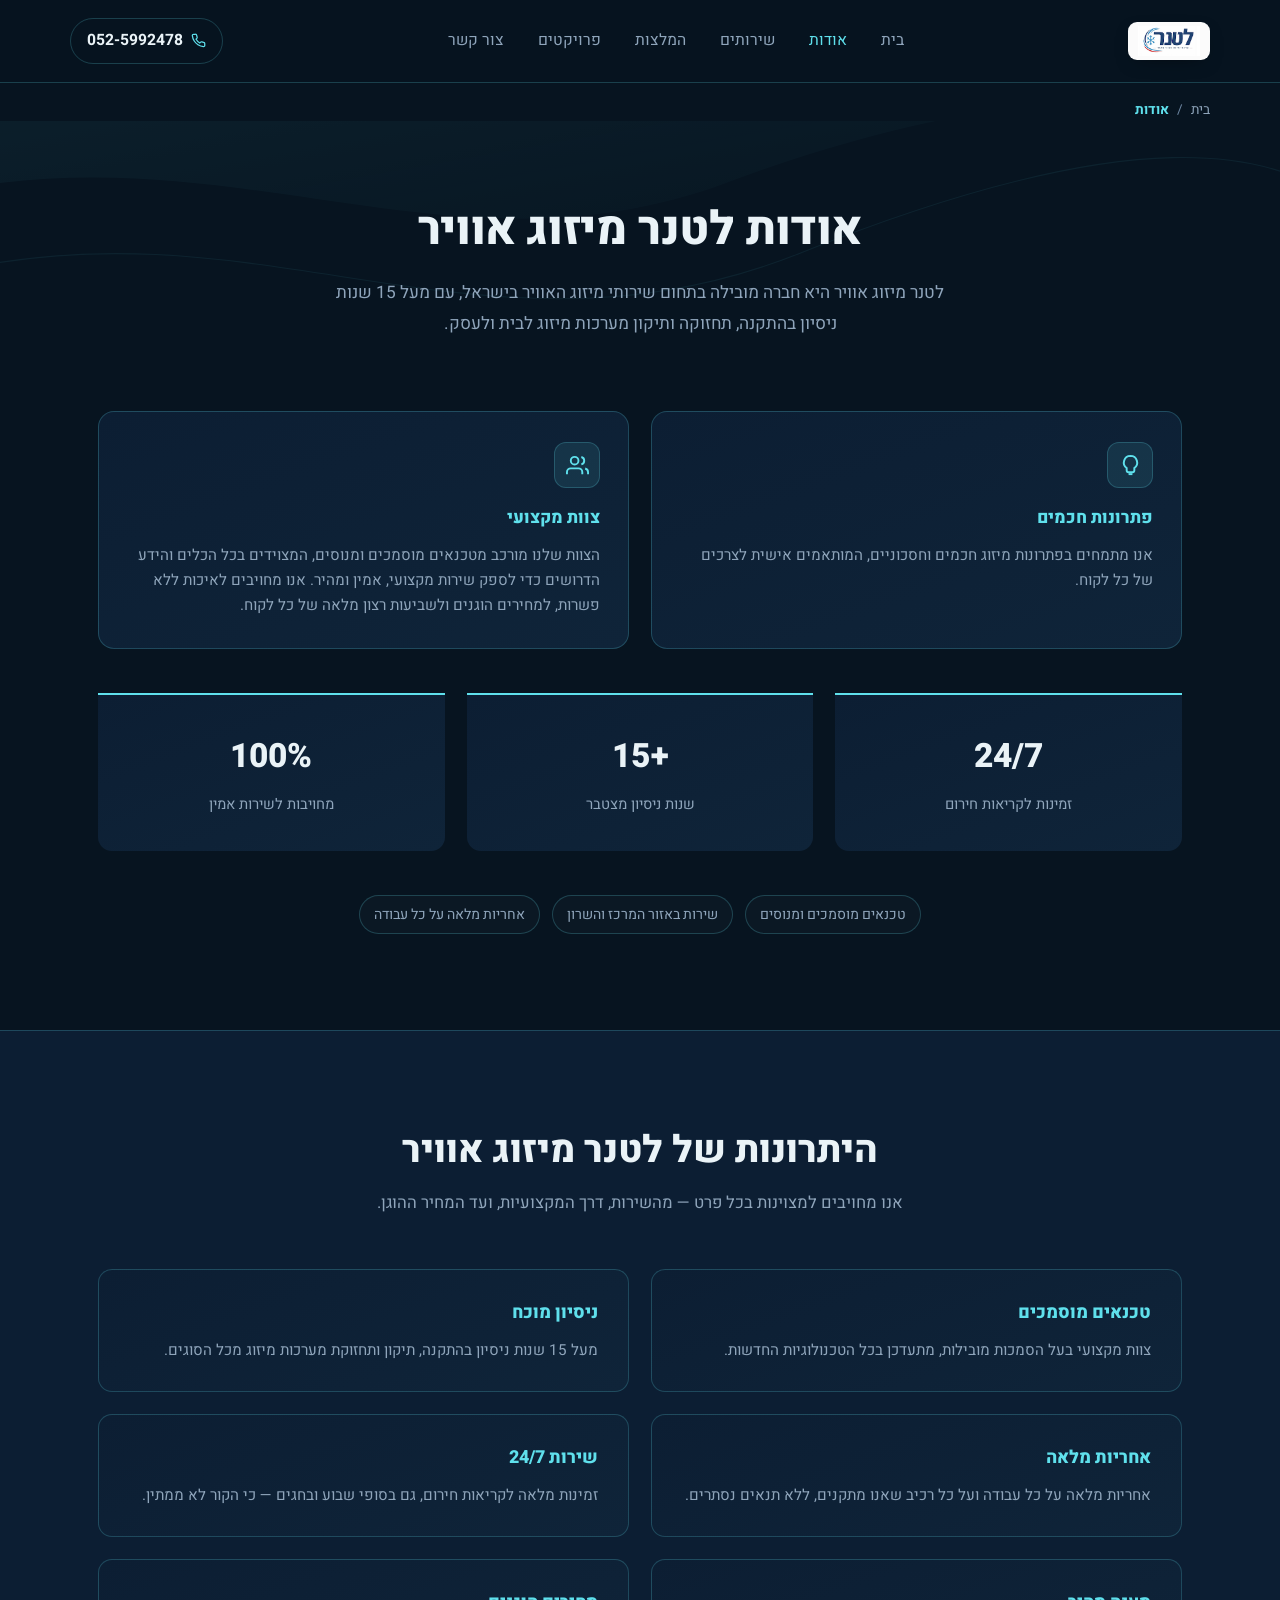
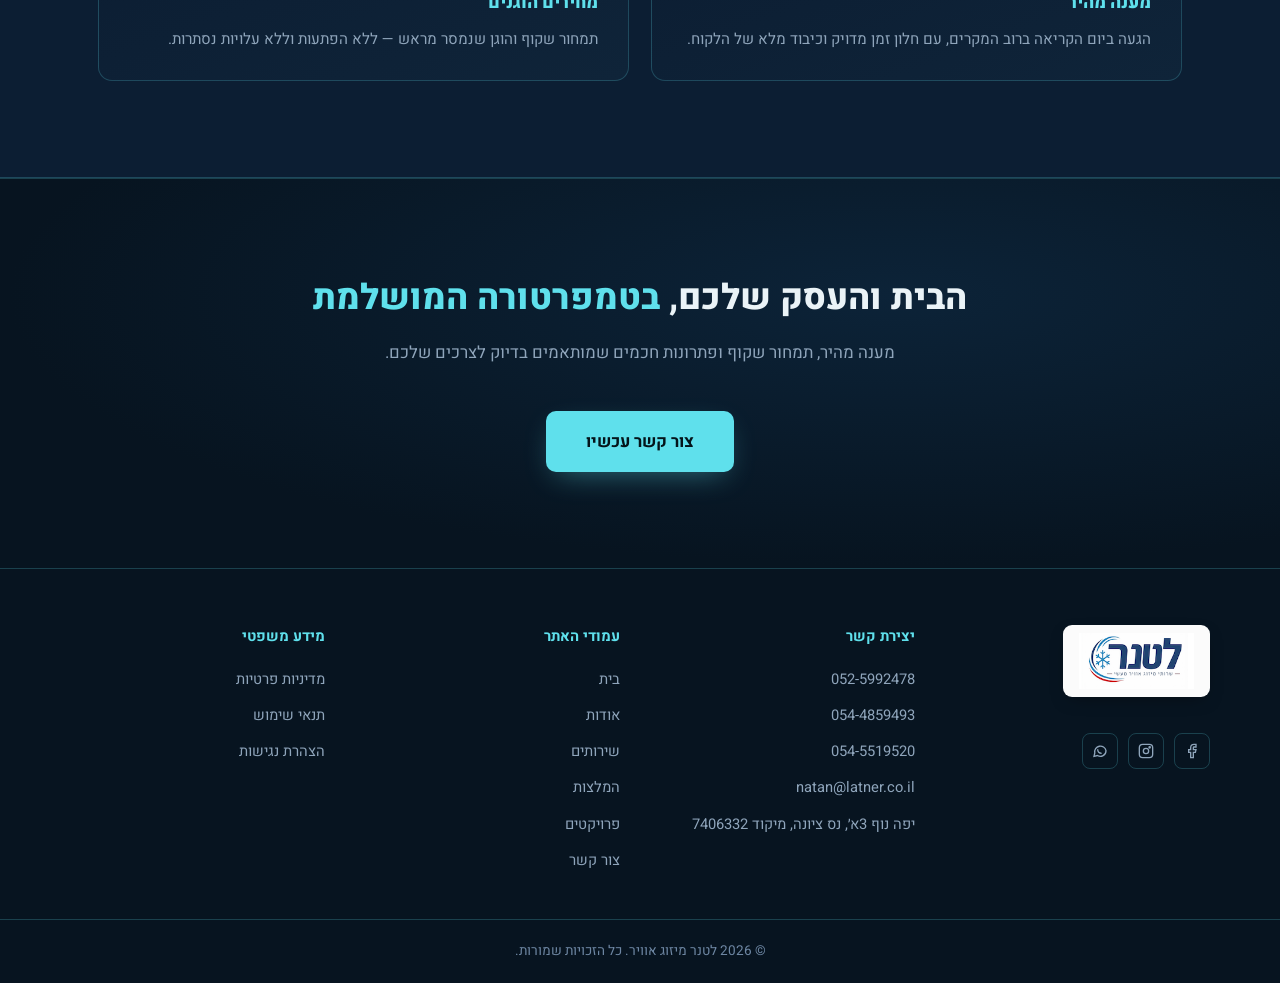
==== commit db80a19c: "כולל גופן עצמי" ====
--- a/about.html
+++ b/about.html
@@ -26,9 +26,8 @@
 
 <meta name="theme-color" content="#071420">
 
-<link rel="preconnect" href="https://fonts.googleapis.com">
-<link rel="preconnect" href="https://fonts.gstatic.com" crossorigin>
-<link rel="stylesheet" href="https://fonts.googleapis.com/css2?family=Heebo:wght@300;400;500;700;800&display=swap">
+<link rel="preload" href="heebo-hebrew-800.woff2" as="font" type="font/woff2" crossorigin>
+<link rel="preload" href="heebo-hebrew-400.woff2" as="font" type="font/woff2" crossorigin>
 <link rel="stylesheet" href="styles.css">
 <script type="application/ld+json">
 {
--- a/styles.css
+++ b/styles.css
@@ -1,3 +1,14 @@
+@font-face{font-family:'Heebo';font-style:normal;font-weight:300;font-display:swap;src:url(heebo-hebrew-300.woff2) format('woff2');unicode-range:U+0307-0308,U+0590-05FF,U+200C-2010,U+20AA,U+25CC,U+FB1D-FB4F;}
+@font-face{font-family:'Heebo';font-style:normal;font-weight:300;font-display:swap;src:url(heebo-latin-300.woff2) format('woff2');unicode-range:U+0000-00FF,U+0131,U+0152-0153,U+02BB-02BC,U+02C6,U+02DA,U+02DC,U+0304,U+0308,U+0329,U+2000-206F,U+20AC,U+2122,U+2191,U+2193,U+2212,U+2215,U+FEFF,U+FFFD;}
+@font-face{font-family:'Heebo';font-style:normal;font-weight:400;font-display:swap;src:url(heebo-hebrew-400.woff2) format('woff2');unicode-range:U+0307-0308,U+0590-05FF,U+200C-2010,U+20AA,U+25CC,U+FB1D-FB4F;}
+@font-face{font-family:'Heebo';font-style:normal;font-weight:400;font-display:swap;src:url(heebo-latin-400.woff2) format('woff2');unicode-range:U+0000-00FF,U+0131,U+0152-0153,U+02BB-02BC,U+02C6,U+02DA,U+02DC,U+0304,U+0308,U+0329,U+2000-206F,U+20AC,U+2122,U+2191,U+2193,U+2212,U+2215,U+FEFF,U+FFFD;}
+@font-face{font-family:'Heebo';font-style:normal;font-weight:500;font-display:swap;src:url(heebo-hebrew-500.woff2) format('woff2');unicode-range:U+0307-0308,U+0590-05FF,U+200C-2010,U+20AA,U+25CC,U+FB1D-FB4F;}
+@font-face{font-family:'Heebo';font-style:normal;font-weight:500;font-display:swap;src:url(heebo-latin-500.woff2) format('woff2');unicode-range:U+0000-00FF,U+0131,U+0152-0153,U+02BB-02BC,U+02C6,U+02DA,U+02DC,U+0304,U+0308,U+0329,U+2000-206F,U+20AC,U+2122,U+2191,U+2193,U+2212,U+2215,U+FEFF,U+FFFD;}
+@font-face{font-family:'Heebo';font-style:normal;font-weight:700;font-display:swap;src:url(heebo-hebrew-700.woff2) format('woff2');unicode-range:U+0307-0308,U+0590-05FF,U+200C-2010,U+20AA,U+25CC,U+FB1D-FB4F;}
+@font-face{font-family:'Heebo';font-style:normal;font-weight:700;font-display:swap;src:url(heebo-latin-700.woff2) format('woff2');unicode-range:U+0000-00FF,U+0131,U+0152-0153,U+02BB-02BC,U+02C6,U+02DA,U+02DC,U+0304,U+0308,U+0329,U+2000-206F,U+20AC,U+2122,U+2191,U+2193,U+2212,U+2215,U+FEFF,U+FFFD;}
+@font-face{font-family:'Heebo';font-style:normal;font-weight:800;font-display:swap;src:url(heebo-hebrew-800.woff2) format('woff2');unicode-range:U+0307-0308,U+0590-05FF,U+200C-2010,U+20AA,U+25CC,U+FB1D-FB4F;}
+@font-face{font-family:'Heebo';font-style:normal;font-weight:800;font-display:swap;src:url(heebo-latin-800.woff2) format('woff2');unicode-range:U+0000-00FF,U+0131,U+0152-0153,U+02BB-02BC,U+02C6,U+02DA,U+02DC,U+0304,U+0308,U+0329,U+2000-206F,U+20AC,U+2122,U+2191,U+2193,U+2212,U+2215,U+FEFF,U+FFFD;}
+
 :root{
   --bg-deep:#071420;
   --bg-panel:#0c1e33;
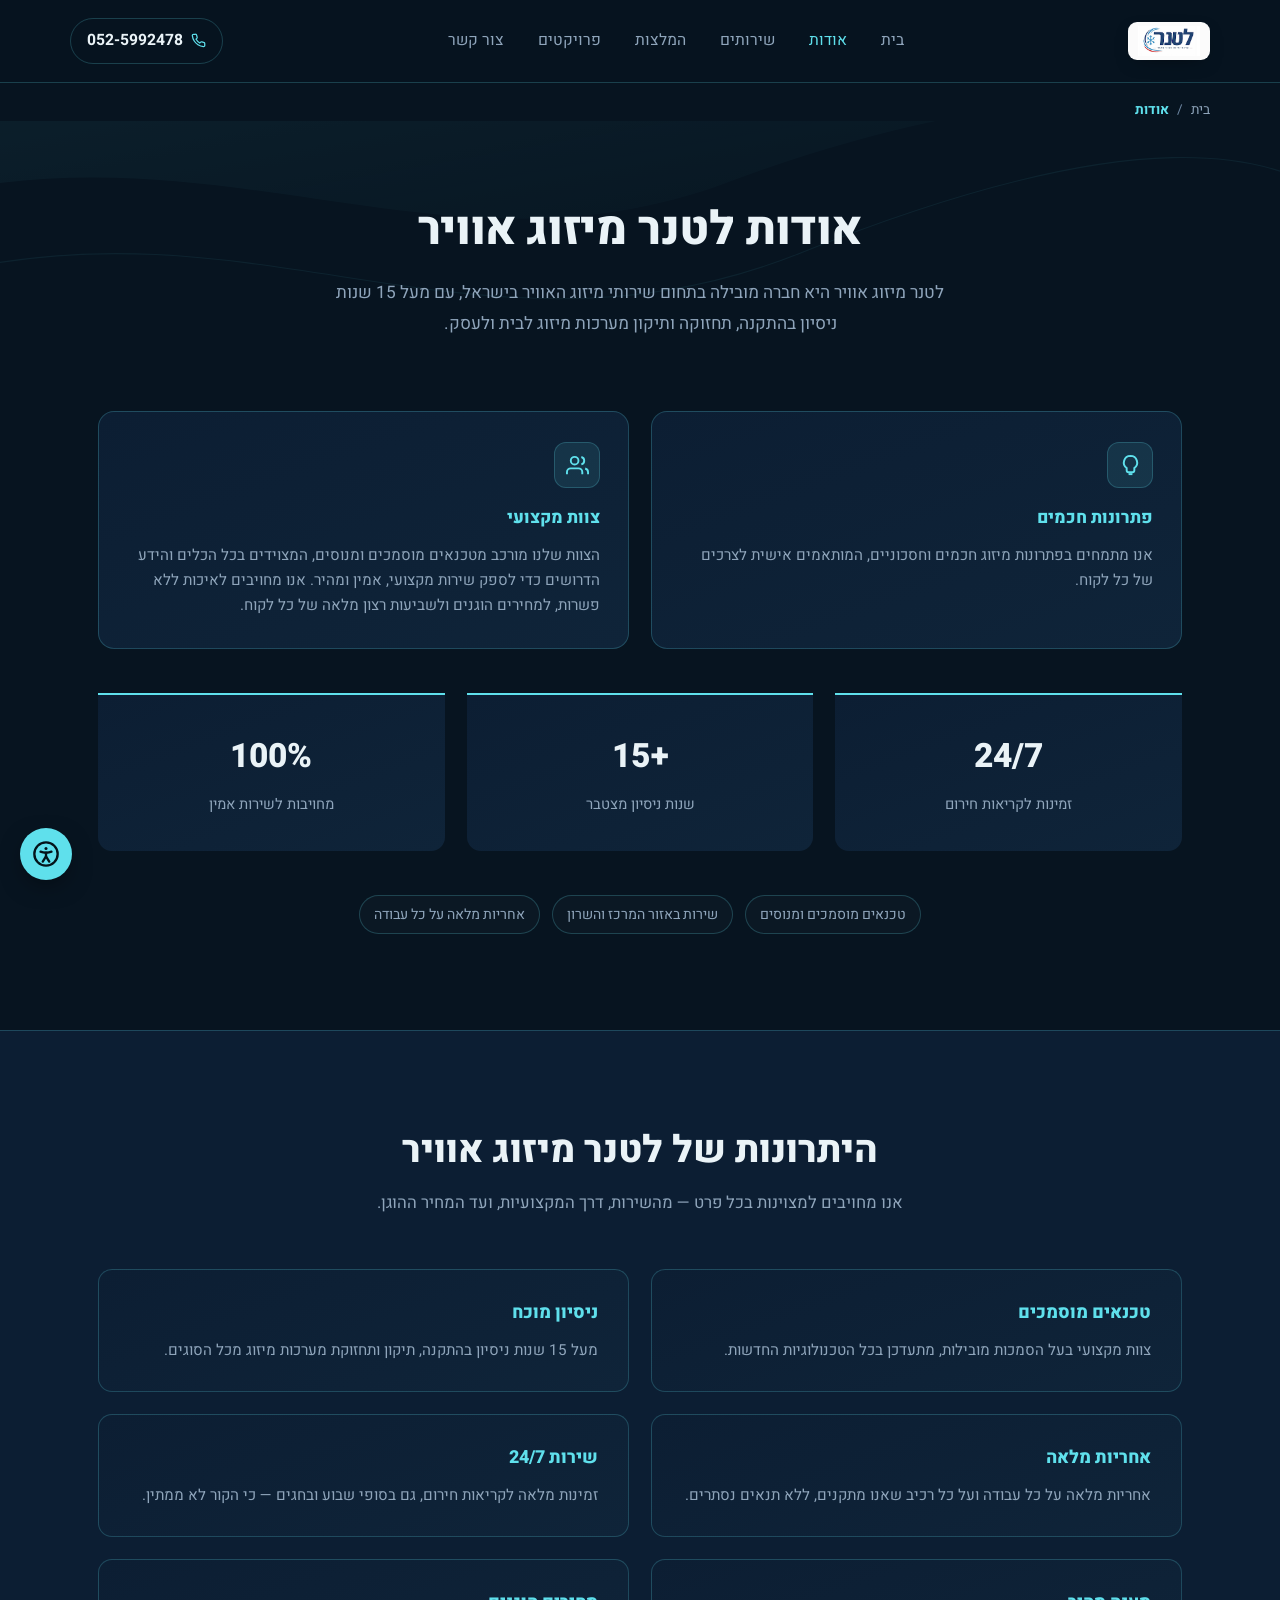
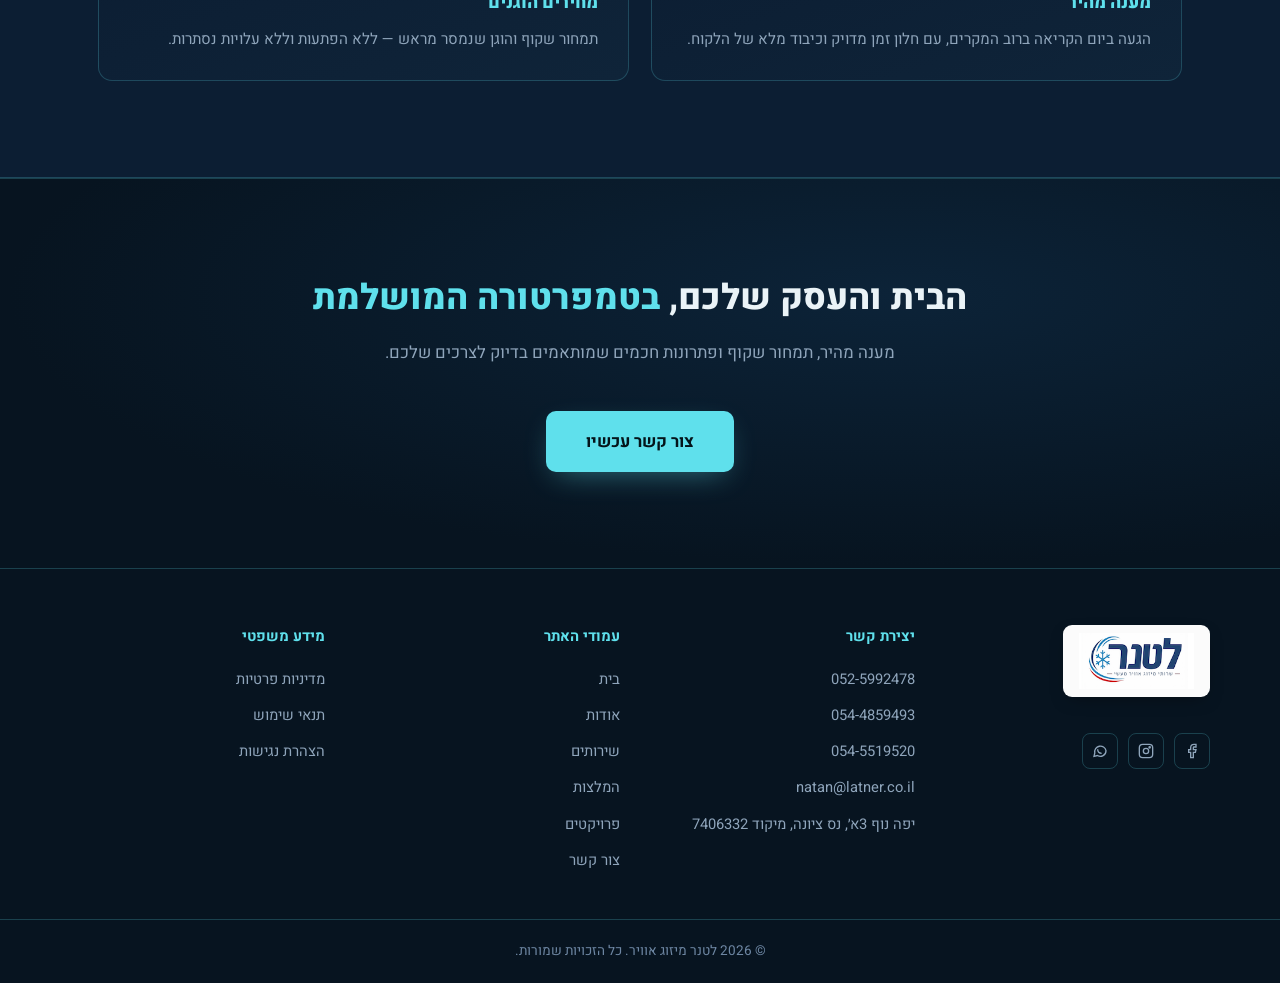
==== commit 329d4abc: "כולל כפתור נגישות" ====
--- a/about.html
+++ b/about.html
@@ -42,6 +42,25 @@
 </head>
 <body>
 <a href="#main-content" class="skip-link">דלג לתוכן הראשי</a>
+
+<button type="button" class="a11y-btn" id="a11yBtn" aria-label="פתח תפריט נגישות" aria-expanded="false" aria-controls="a11yPanel">
+  <svg viewBox="0 0 24 24" fill="none" stroke="currentColor" stroke-width="2" stroke-linecap="round" stroke-linejoin="round" aria-hidden="true">
+    <circle cx="12" cy="12" r="10"/>
+    <circle cx="12" cy="7.3" r="1.3" fill="currentColor" stroke="none"/>
+    <path d="M7.3 10c1.4.6 3 .9 4.7.9s3.3-.3 4.7-.9"/>
+    <path d="M12 10.9v3.3"/>
+    <path d="M9.2 18.5 12 14l2.8 4.5"/>
+  </svg>
+</button>
+
+<div class="a11y-panel" id="a11yPanel" role="dialog" aria-label="הגדרות נגישות">
+  <h2>הגדרות נגישות</h2>
+  <button type="button" id="a11yIncrease">הגדלת טקסט <span>A+</span></button>
+  <button type="button" id="a11yDecrease">הקטנת טקסט <span>A-</span></button>
+  <button type="button" id="a11yContrast" aria-pressed="false">ניגודיות גבוהה</button>
+  <button type="button" id="a11yUnderline" aria-pressed="false">הדגשת קישורים</button>
+  <button type="button" class="a11y-reset" id="a11yReset">איפוס הגדרות</button>
+</div>
 
 <header id="top">
   <div class="wrap nav-row">
@@ -256,5 +275,64 @@
     });
   })();
 </script>
+<script>
+  (function(){
+    try{
+      var btn = document.getElementById('a11yBtn');
+      var panel = document.getElementById('a11yPanel');
+      var root = document.documentElement;
+      if(!btn || !panel) return;
+      var incBtn = document.getElementById('a11yIncrease');
+      var decBtn = document.getElementById('a11yDecrease');
+      var contrastBtn = document.getElementById('a11yContrast');
+      var underlineBtn = document.getElementById('a11yUnderline');
+      var resetBtn = document.getElementById('a11yReset');
+
+      function apply(){
+        var scale = parseFloat(localStorage.getItem('a11y-scale') || '1');
+        root.style.fontSize = (scale*100) + '%';
+        var contrast = localStorage.getItem('a11y-contrast') === '1';
+        root.classList.toggle('a11y-contrast', contrast);
+        var underline = localStorage.getItem('a11y-underline') === '1';
+        root.classList.toggle('a11y-underline', underline);
+        contrastBtn.setAttribute('aria-pressed', contrast ? 'true' : 'false');
+        underlineBtn.setAttribute('aria-pressed', underline ? 'true' : 'false');
+      }
+
+      btn.addEventListener('click', function(){
+        var isOpen = panel.classList.toggle('open');
+        btn.setAttribute('aria-expanded', isOpen ? 'true' : 'false');
+      });
+      incBtn.addEventListener('click', function(){
+        var scale = Math.min(1.5, parseFloat(localStorage.getItem('a11y-scale') || '1') + 0.1);
+        localStorage.setItem('a11y-scale', scale);
+        apply();
+      });
+      decBtn.addEventListener('click', function(){
+        var scale = Math.max(0.8, parseFloat(localStorage.getItem('a11y-scale') || '1') - 0.1);
+        localStorage.setItem('a11y-scale', scale);
+        apply();
+      });
+      contrastBtn.addEventListener('click', function(){
+        var contrast = localStorage.getItem('a11y-contrast') === '1';
+        localStorage.setItem('a11y-contrast', contrast ? '0' : '1');
+        apply();
+      });
+      underlineBtn.addEventListener('click', function(){
+        var underline = localStorage.getItem('a11y-underline') === '1';
+        localStorage.setItem('a11y-underline', underline ? '0' : '1');
+        apply();
+      });
+      resetBtn.addEventListener('click', function(){
+        localStorage.removeItem('a11y-scale');
+        localStorage.removeItem('a11y-contrast');
+        localStorage.removeItem('a11y-underline');
+        apply();
+      });
+
+      apply();
+    }catch(e){}
+  })();
+</script>
 </body>
 </html>
--- a/styles.css
+++ b/styles.css
@@ -507,6 +507,82 @@
   color:var(--text-faint);
 }
 .footer-row{display:flex;justify-content:space-between;align-items:center;flex-wrap:wrap;gap:14px;font-size:0.86rem;color:var(--text-faint);}
+
+/* ---------- accessibility widget ---------- */
+.a11y-btn{
+  position:fixed;
+  bottom:20px;
+  left:20px;
+  z-index:300;
+  width:52px;height:52px;
+  border-radius:50%;
+  background:var(--accent);
+  color:#04141a;
+  border:none;
+  display:flex;align-items:center;justify-content:center;
+  cursor:pointer;
+  box-shadow:0 8px 24px -6px rgba(0,0,0,0.5);
+}
+.a11y-btn svg{width:28px;height:28px;}
+.a11y-panel{
+  position:fixed;
+  bottom:82px;
+  left:20px;
+  z-index:300;
+  width:260px;
+  background:var(--bg-panel);
+  border:1px solid var(--accent-line);
+  border-radius:16px;
+  padding:18px;
+  box-shadow:0 12px 32px -8px rgba(0,0,0,0.6);
+  display:none;
+}
+.a11y-panel.open{display:block;}
+.a11y-panel h2{font-size:1rem;font-weight:800;color:var(--text-primary);margin-bottom:14px;}
+.a11y-panel button{
+  width:100%;
+  display:flex;align-items:center;justify-content:space-between;
+  background:var(--bg-deep);
+  border:1px solid var(--accent-line);
+  color:var(--text-primary);
+  font-family:'Heebo', sans-serif;
+  font-size:0.92rem;
+  padding:10px 14px;
+  border-radius:10px;
+  margin-bottom:8px;
+  cursor:pointer;
+}
+.a11y-panel button:hover{border-color:var(--accent);}
+.a11y-panel button[aria-pressed="true"]{border-color:var(--accent);background:var(--accent-soft);color:var(--accent);}
+.a11y-panel .a11y-reset{
+  justify-content:center;
+  color:var(--text-muted);
+  margin-top:4px;margin-bottom:0;
+  font-size:0.85rem;
+}
+
+/* High contrast mode */
+html.a11y-contrast{
+  --bg-deep:#000000;
+  --bg-panel:#000000;
+  --bg-panel-2:#000000;
+  --text-primary:#ffffff;
+  --text-muted:#ffffff;
+  --text-faint:#ffffff;
+  --accent:#ffff00;
+  --accent-soft:rgba(255,255,0,0.15);
+  --accent-line:#ffff00;
+}
+html.a11y-contrast img{filter:grayscale(1) contrast(1.2);}
+
+/* Underline links */
+html.a11y-underline a{text-decoration:underline !important;}
+
+@media (max-width:560px){
+  .a11y-btn{width:46px;height:46px;bottom:16px;left:16px;}
+  .a11y-btn svg{width:24px;height:24px;}
+  .a11y-panel{width:calc(100vw - 32px);left:16px;bottom:70px;}
+}
 
 /* ---------- responsive ---------- */
 @media (min-width:901px){
